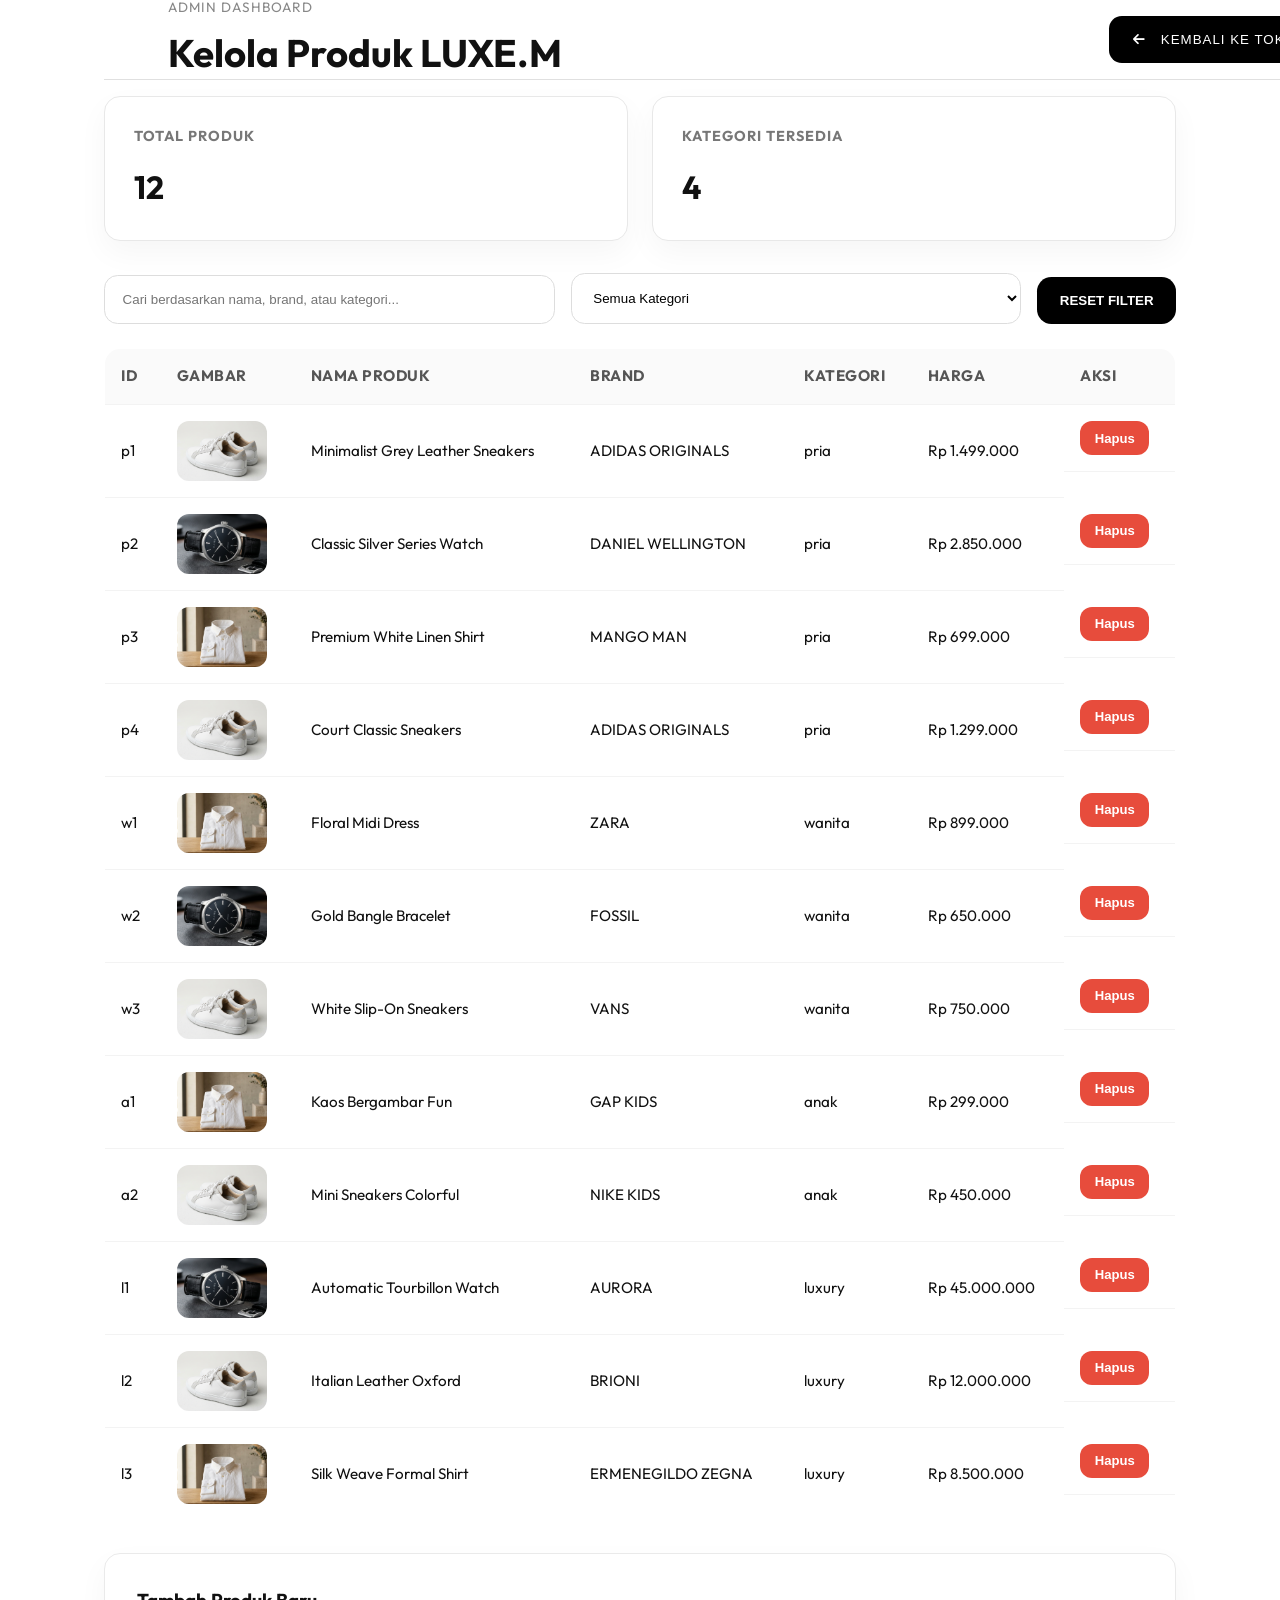
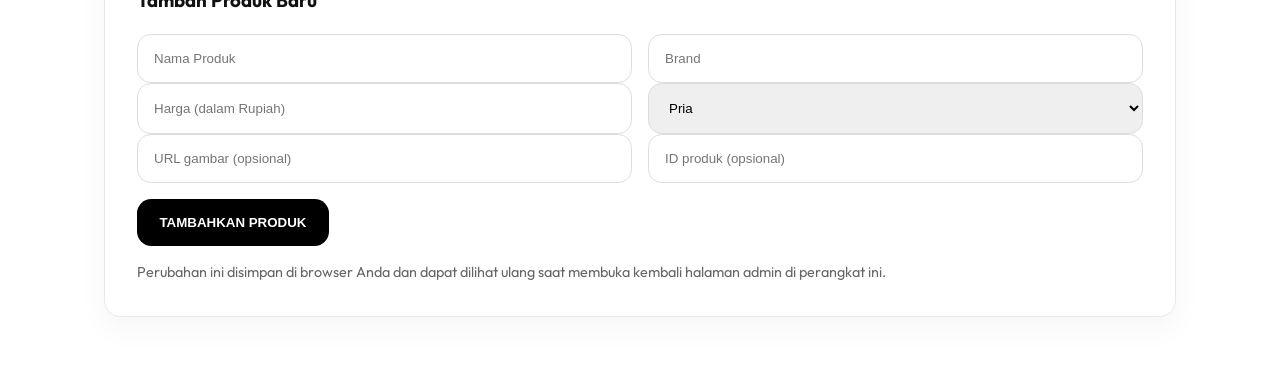
==== admin.html @ adde0e89 "ddd" ====
<!DOCTYPE html>
<html lang="id">
<head>
    <meta charset="UTF-8">
    <meta name="viewport" content="width=device-width, initial-scale=1.0">
    <title>Admin | LUXE.M</title>
    <meta name="description" content="Halaman admin LUXE.M untuk melihat dan mengelola katalog produk secara lokal.">
    <link rel="stylesheet" href="style.css">
    <link rel="stylesheet" href="https://cdnjs.cloudflare.com/ajax/libs/font-awesome/6.4.0/css/all.min.css">
    <link href="https://fonts.googleapis.com/css2?family=Outfit:wght@300;400;600;700&display=swap" rel="stylesheet">
</head>
<body>
    <main class="admin-page">
        <header class="admin-header">
            <div>
                <p style="font-size:0.85rem;color:#888;text-transform:uppercase;letter-spacing:1px;margin-bottom:0.5rem;">Admin Dashboard</p>
                <h1>Kelola Produk LUXE.M</h1>
            </div>
            <button class="btn-back-home" onclick="window.location.href='index.html'">
                <i class="fa-solid fa-arrow-left" style="margin-right:0.6rem;"></i> Kembali ke Toko
            </button>
        </header>

        <section class="admin-top">
            <div class="admin-card">
                <h3>Total Produk</h3>
                <p id="admin-total-products">0</p>
            </div>
            <div class="admin-card">
                <h3>Kategori Tersedia</h3>
                <p id="admin-total-categories">0</p>
            </div>
        </section>

        <section class="admin-controls">
            <input type="text" id="admin-search" placeholder="Cari berdasarkan nama, brand, atau kategori...">
            <select id="admin-category-filter">
                <option value="all">Semua Kategori</option>
                <option value="pria">Pria</option>
                <option value="wanita">Wanita</option>
                <option value="anak">Anak-anak</option>
                <option value="luxury">Luxury</option>
            </select>
            <button id="admin-reset">Reset Filter</button>
        </section>

        <section>
            <table class="admin-table">
                <thead>
                    <tr>
                        <th>ID</th>
                        <th>Gambar</th>
                        <th>Nama Produk</th>
                        <th>Brand</th>
                        <th>Kategori</th>
                        <th>Harga</th>
                        <th>Aksi</th>
                    </tr>
                </thead>
                <tbody id="admin-product-table"></tbody>
            </table>
        </section>

        <section class="admin-form">
            <h3>Tambah Produk Baru</h3>
            <div class="admin-form-row">
                <input type="text" id="admin-new-name" placeholder="Nama Produk" required>
                <input type="text" id="admin-new-brand" placeholder="Brand" required>
            </div>
            <div class="admin-form-row">
                <input type="number" id="admin-new-price" placeholder="Harga (dalam Rupiah)" required>
                <select id="admin-new-category">
                    <option value="pria">Pria</option>
                    <option value="wanita">Wanita</option>
                    <option value="anak">Anak-anak</option>
                    <option value="luxury">Luxury</option>
                </select>
            </div>
            <div class="admin-form-row">
                <input type="text" id="admin-new-image" placeholder="URL gambar (opsional)">
                <input type="text" id="admin-new-id" placeholder="ID produk (opsional)">
            </div>
            <button id="admin-add-product">Tambahkan Produk</button>
            <p class="admin-note">Perubahan ini disimpan di browser Anda dan dapat dilihat ulang saat membuka kembali halaman admin di perangkat ini.</p>
        </section>
    </main>
    <script src="admin.js"></script>
</body>
</html>
---- style.css ----
@import url('https://fonts.googleapis.com/css2?family=Outfit:wght@300;400;600;700&display=swap');

:root {
    --primary: #000000;
    --secondary: #ffffff;
    --accent: #222222;
    --text-main: #111111;
    --text-muted: #666666;
    --bg-light: #f9f9f9;
    --border: #e0e0e0;
    --transition: all 0.4s cubic-bezier(0.165, 0.84, 0.44, 1);
    --nav-height: 80px;
}

* {
    margin: 0;
    padding: 0;
    box-sizing: border-box;
}

body {
    font-family: 'Outfit', sans-serif;
    color: var(--text-main);
    background: var(--secondary);
    line-height: 1.5;
    overflow-x: hidden;
}

a {
    text-decoration: none;
    color: inherit;
    transition: var(--transition);
}

ul {
    list-style: none;
}

img {
    max-width: 100%;
    display: block;
}

/* Header & Nav */
header {
    height: var(--nav-height);
    background: rgba(255, 255, 255, 0.95);
    backdrop-filter: blur(10px);
    border-bottom: 1px solid var(--border);
    position: fixed;
    top: 0;
    width: 100%;
    z-index: 1000;
    display: flex;
    align-items: center;
    padding: 0 4rem;
    justify-content: space-between;
}

.nav-links {
    display: flex;
    gap: 2.5rem;
    font-weight: 600;
    font-size: 0.9rem;
    text-transform: uppercase;
    letter-spacing: 1.5px;
}

.nav-links li a:hover {
    color: var(--text-muted);
}

.logo {
    font-size: 1.8rem;
    font-weight: 700;
    letter-spacing: -1px;
    position: absolute;
    left: 50%;
    transform: translateX(-50%);
    color: var(--primary);
    text-decoration: none;
    cursor: pointer;
}

/* Active nav link */
.nav-cat.active-nav {
    border-bottom: 2px solid var(--primary);
    padding-bottom: 2px;
}

.nav-icons {
    display: flex;
    gap: 1.5rem;
    align-items: center;
}

.cart-icon-wrapper {
    position: relative;
    cursor: pointer;
}

.cart-count {
    position: absolute;
    top: -8px;
    right: -10px;
    background: var(--primary);
    color: white;
    font-size: 0.65rem;
    width: 18px;
    height: 18px;
    border-radius: 50%;
    display: flex;
    align-items: center;
    justify-content: center;
    font-weight: 700;
}

.nav-icons i {
    font-size: 1.2rem;
    cursor: pointer;
    transition: var(--transition);
}

.nav-icons i:hover {
    transform: translateY(-2px);
}

/* Overlays & Modals */
.overlay, .modal, .drawer-overlay {
    position: fixed;
    top: 0;
    left: 0;
    width: 100%;
    height: 100%;
    background: rgba(0, 0, 0, 0.8);
    display: flex;
    align-items: center;
    justify-content: center;
    z-index: 2000;
    opacity: 0;
    visibility: hidden;
    transition: var(--transition);
}

.overlay.active, .modal.active {
    opacity: 1;
    visibility: visible;
}

/* Search Overlay */
.search-container {
    width: 80%;
    max-width: 800px;
    position: relative;
}

.search-container input {
    width: 100%;
    background: transparent;
    border: none;
    border-bottom: 2px solid white;
    padding: 1rem 0;
    font-size: 2rem;
    color: white;
    outline: none;
    font-family: inherit;
}

.close-overlay {
    position: absolute;
    right: 0;
    top: 50%;
    transform: translateY(-50%);
    color: white;
    font-size: 2.5rem;
    cursor: pointer;
}

/* Modal */
.modal-content {
    background: white;
    padding: 3rem;
    width: 90%;
    max-width: 450px;
    position: relative;
    text-align: center;
}

.modal-content h2 { margin-bottom: 1rem; }
.modal-content p { color: var(--text-muted); margin-bottom: 2rem; }
.modal-content input {
    width: 100%;
    padding: 1rem;
    margin-bottom: 1rem;
    border: 1px solid var(--border);
    font-family: inherit;
}

.close-modal {
    position: absolute;
    top: 1.5rem;
    right: 1.5rem;
    cursor: pointer;
    font-size: 1.2rem;
}

/* Drawer (Cart) */
.drawer {
    position: fixed;
    top: 0;
    right: -400px;
    width: 400px;
    height: 100%;
    background: white;
    z-index: 3000;
    transition: var(--transition);
    display: flex;
    flex-direction: column;
}

.drawer.active {
    right: 0;
    box-shadow: -10px 0 30px rgba(0,0,0,0.1);
}

.drawer-header {
    padding: 2rem;
    border-bottom: 1px solid var(--border);
    display: flex;
    justify-content: space-between;
    align-items: center;
}

.drawer-body {
    flex: 1;
    overflow-y: auto;
    padding: 2rem;
}

.drawer-footer {
    padding: 2rem;
    border-top: 1px solid var(--border);
}

.drawer-footer .total {
    display: flex;
    justify-content: space-between;
    font-weight: 700;
    font-size: 1.2rem;
    margin-bottom: 1.5rem;
}

.cart-item {
    display: flex;
    gap: 1rem;
    margin-bottom: 1.5rem;
    align-items: center;
}

.cart-item img {
    width: 70px;
    height: 90px;
    object-fit: cover;
}

.cart-item-info { flex: 1; }
.cart-item-info h5 { font-size: 0.9rem; margin-bottom: 2px; }
.cart-item-info p { font-size: 0.8rem; color: var(--text-muted); }
.remove-item {
    font-size: 0.8rem;
    text-decoration: underline;
    cursor: pointer;
    color: #cc0000;
    margin-top: 5px;
}

/* Hero Section */
.hero {
    margin-top: var(--nav-height);
    height: 80vh;
    width: 100%;
    position: relative;
    overflow: hidden;
}

.hero-img {
    width: 100%;
    height: 100%;
    object-fit: cover;
    filter: brightness(0.9);
}

.hero-content {
    position: absolute;
    bottom: 15%;
    left: 6%;
    color: var(--secondary);
    max-width: 500px;
}

.hero-content h1 {
    font-size: 4rem;
    font-weight: 700;
    line-height: 1.1;
    margin-bottom: 1.5rem;
}

.btn {
    display: inline-block;
    padding: 1rem 2.5rem;
    background: var(--secondary);
    color: var(--primary);
    font-weight: 700;
    font-size: 0.8rem;
    text-transform: uppercase;
    letter-spacing: 2px;
    border: 1px solid var(--secondary);
    cursor: pointer;
    transition: var(--transition);
}

.btn:hover {
    background: transparent;
    color: var(--secondary);
}

/* Section Title */
.section {
    padding: 6rem 4rem;
}

.section-title {
    font-size: 2rem;
    font-weight: 700;
    margin-bottom: 3rem;
    display: flex;
    align-items: center;
    justify-content: space-between;
}

.section-title a {
    font-size: 0.9rem;
    text-transform: uppercase;
    letter-spacing: 1px;
    font-weight: 400;
    color: var(--text-muted);
}

/* Categories Section */
.categories-grid {
    display: grid;
    grid-template-columns: repeat(3, 1fr);
    gap: 2rem;
}

.cat-card {
    height: 600px;
    position: relative;
    overflow: hidden;
    cursor: pointer;
}

.cat-card img {
    width: 100%;
    height: 100%;
    object-fit: cover;
    transition: var(--transition);
}

.cat-card:hover img {
    transform: scale(1.05);
}

.cat-label {
    position: absolute;
    bottom: 2rem;
    left: 2rem;
    background: var(--secondary);
    padding: 0.8rem 1.5rem;
    font-weight: 700;
    text-transform: uppercase;
    font-size: 0.8rem;
    letter-spacing: 1px;
}

/* Product Grid */
.product-grid {
    display: grid;
    grid-template-columns: repeat(auto-fill, minmax(280px, 1fr));
    gap: 3rem 2rem;
}

.product-card {
    position: relative;
}

.product-img-wrapper {
    height: 400px;
    background: var(--bg-light);
    overflow: hidden;
    margin-bottom: 1rem;
    position: relative;
}

.product-actions {
    position: absolute;
    bottom: -50px;
    left: 0;
    width: 100%;
    padding: 1rem;
    background: rgba(255, 255, 255, 0.9);
    transition: var(--transition);
}

.product-card:hover .product-actions {
    bottom: 0;
}

.product-actions button {
    width: 100%;
    padding: 0.8rem;
    background: var(--primary);
    color: white;
    border: none;
    font-weight: 700;
    text-transform: uppercase;
    font-size: 0.75rem;
    letter-spacing: 1px;
    cursor: pointer;
}

.wishlist-toggle {
    position: absolute;
    top: 1rem;
    right: 1rem;
    background: white;
    width: 35px;
    height: 35px;
    border-radius: 50%;
    display: flex;
    align-items: center;
    justify-content: center;
    cursor: pointer;
    box-shadow: 0 4px 10px rgba(0,0,0,0.1);
    transition: var(--transition);
    z-index: 5;
}

.wishlist-toggle.active {
    color: #e74c3c;
    background: white;
}

.wishlist-toggle:hover {
    transform: scale(1.1);
}

.product-img-wrapper img {
    width: 100%;
    height: 100%;
    object-fit: cover;
    transition: var(--transition);
}

.product-card:hover .product-img-wrapper img {
    transform: scale(1.03);
}

.product-info {
    text-align: left;
}

.brand {
    text-transform: uppercase;
    font-size: 0.75rem;
    font-weight: 700;
    letter-spacing: 1px;
    margin-bottom: 0.3rem;
}

.product-name {
    font-size: 0.95rem;
    color: var(--text-muted);
    margin-bottom: 0.5rem;
}

.price {
    font-weight: 700;
    font-size: 1.1rem;
}

/* Footer */
footer {
    background: var(--primary);
    color: var(--secondary);
    padding: 6rem 4rem;
}

.footer-grid {
    display: grid;
    grid-template-columns: repeat(4, 1fr);
    gap: 4rem;
}

.footer-col h4 {
    margin-bottom: 2rem;
    text-transform: uppercase;
    letter-spacing: 2px;
    font-size: 0.9rem;
}

.footer-col ul li {
    margin-bottom: 1rem;
    font-size: 0.85rem;
    color: #999;
    cursor: pointer;
}

.footer-col ul li:hover {
    color: var(--secondary);
}

.newsletter input {
    width: 100%;
    padding: 1rem;
    background: #1a1a1a;
    border: 1px solid #333;
    color: var(--secondary);
    margin-bottom: 1rem;
    font-family: inherit;
}

.bottom-footer {
    margin-top: 6rem;
    padding-top: 2rem;
    border-top: 1px solid #333;
    display: flex;
    justify-content: space-between;
    align-items: center;
    font-size: 0.8rem;
    color: #666;
}

/* Animations */
@keyframes fadeInUp {
    from { opacity: 0; transform: translateY(30px); }
    to   { opacity: 1; transform: translateY(0); }
}

@keyframes slideUp {
    from { opacity: 0; transform: translateX(-50%) translateY(20px); }
    to   { opacity: 1; transform: translateX(-50%) translateY(0); }
}

.animate {
    animation: fadeInUp 0.8s ease forwards;
}

/* Drawer Backdrop */
.drawer-backdrop {
    position: fixed;
    inset: 0;
    background: rgba(0,0,0,0.4);
    z-index: 2999;
    opacity: 0;
    visibility: hidden;
    transition: var(--transition);
}

.drawer-backdrop.active {
    opacity: 1;
    visibility: visible;
}

/* Modal footer link */
.modal-footer { font-size: 0.85rem; }
.modal-footer a { font-weight: 700; text-decoration: underline; }

/* Add-to-cart hover button */
.product-actions button:hover {
    background: #333;
}

/* Mobile Responsive */
@media (max-width: 1024px) {
    header { padding: 0 2rem; }
    .nav-links { display: none; }
    .categories-grid { grid-template-columns: 1fr; }
    .hero-content h1 { font-size: 3rem; }
    .footer-grid { grid-template-columns: 1fr 1fr; }
}

@media (max-width: 768px) {
    .section { padding: 4rem 2rem; }
    .hero-content { left: 5%; bottom: 10%; }
    .footer-grid { grid-template-columns: 1fr; }
    .section-title { flex-direction: column; align-items: flex-start; gap: 1rem; }
}

/* ===========================
   HERO TAG
=========================== */
.hero-tag {
    display: inline-block;
    background: rgba(255,255,255,0.2);
    border: 1px solid rgba(255,255,255,0.5);
    color: white;
    font-size: 0.7rem;
    text-transform: uppercase;
    letter-spacing: 3px;
    padding: 0.4rem 1rem;
    margin-bottom: 1.2rem;
    backdrop-filter: blur(4px);
}

/* ===========================
   FILTER TABS
=========================== */
.filter-tabs {
    display: flex;
    gap: 0.5rem;
    flex-wrap: wrap;
}

.filter-tab {
    padding: 0.5rem 1.2rem;
    border: 1.5px solid var(--border);
    background: transparent;
    font-family: 'Outfit', sans-serif;
    font-size: 0.8rem;
    font-weight: 600;
    text-transform: uppercase;
    letter-spacing: 1px;
    cursor: pointer;
    transition: var(--transition);
    color: var(--text-muted);
}

.filter-tab:hover,
.filter-tab.active {
    background: var(--primary);
    color: white;
    border-color: var(--primary);
}

/* ===========================
   SEARCH OVERLAY UPDATES
=========================== */
.search-container {
    display: flex;
    align-items: center;
    gap: 1rem;
    width: 80%;
    max-width: 800px;
    position: relative;
}

.search-container input {
    flex: 1;
    background: transparent;
    border: none;
    border-bottom: 2px solid rgba(255,255,255,0.6);
    padding: 0.8rem 0;
    font-size: 1.8rem;
    color: white;
    outline: none;
    font-family: 'Outfit', sans-serif;
}

.search-container input::placeholder { color: rgba(255,255,255,0.4); }

#search-results {
    position: absolute;
    top: calc(100% + 1.5rem);
    left: 0;
    width: 100%;
    background: white;
    max-height: 400px;
    overflow-y: auto;
}

.search-result-item {
    display: flex;
    gap: 1rem;
    align-items: center;
    padding: 1rem 1.5rem;
    cursor: pointer;
    transition: background 0.2s;
    border-bottom: 1px solid #f0f0f0;
}

.search-result-item:hover { background: #f7f7f7; }

.search-result-item img {
    width: 55px;
    height: 65px;
    object-fit: cover;
}

.sr-brand { font-size: 0.7rem; text-transform: uppercase; letter-spacing: 1px; color: #999; }
.sr-name  { font-size: 0.9rem; font-weight: 600; margin: 2px 0; }
.sr-price { font-size: 0.85rem; font-weight: 700; }

.search-no-result {
    color: rgba(255,255,255,0.6);
    font-size: 1rem;
    margin-top: 1.5rem;
}

/* ===========================
   LOGIN MODAL EXTRAS
=========================== */
.modal-logo {
    font-size: 1.8rem;
    font-weight: 700;
    letter-spacing: -1px;
    margin-bottom: 1.5rem;
}

.modal-btn {
    width: 100%;
    height: 52px;
    background: var(--primary) !important;
    color: white !important;
    border: none !important;
    justify-content: center;
    display: flex;
    align-items: center;
    font-family: 'Outfit', sans-serif;
}

.forgot {
    text-align: right;
    margin-bottom: 1.5rem;
    font-size: 0.8rem;
}

.forgot a { color: var(--text-muted); text-decoration: underline; }

/* ===========================
   FOOTER SOCIALS HOVER
=========================== */
.socials i {
    margin-left: 1.5rem;
    cursor: pointer;
    font-size: 1.2rem;
    transition: var(--transition);
}

.socials i:hover { color: #ccc; transform: translateY(-2px); }

/* ===========================
   ADMIN PAGE STYLES
=========================== */
.admin-page {
    padding: 6rem 4rem 4rem;
    max-width: 1200px;
    margin: 0 auto;
}
.admin-header {
    display: flex;
    align-items: center;
    justify-content: space-between;
    gap: 1rem;
    margin-bottom: 2.5rem;
}
.admin-header h1 {
    font-size: 2.4rem;
    font-weight: 700;
}
.admin-header .btn-back-home {
    background: #000;
    color: white;
    border: none;
    padding: 1rem 1.5rem;
    border-radius: 0.8rem;
    cursor: pointer;
    text-transform: uppercase;
    letter-spacing: 1px;
}
.admin-top {
    display: grid;
    grid-template-columns: repeat(2, minmax(0,1fr));
    gap: 1.5rem;
    margin-bottom: 2rem;
}
.admin-card {
    background: white;
    border: 1px solid #e8e8e8;
    padding: 1.8rem;
    border-radius: 1rem;
    box-shadow: 0 12px 30px rgba(0,0,0,0.04);
}
.admin-card h3 {
    margin-bottom: 1rem;
    font-size: 0.9rem;
    color: #777;
    text-transform: uppercase;
    letter-spacing: 1px;
}
.admin-card p {
    font-size: 2rem;
    font-weight: 700;
    margin: 0;
}
.admin-controls {
    display: flex;
    gap: 1rem;
    flex-wrap: wrap;
    align-items: flex-end;
    margin-bottom: 1.5rem;
}
.admin-controls input,
.admin-controls select {
    flex: 1 1 240px;
    min-width: 220px;
    padding: 1rem 1.1rem;
    border: 1px solid #ddd;
    border-radius: 0.85rem;
    background: white;
}
.admin-controls button {
    padding: 1rem 1.4rem;
    border: none;
    background: #000;
    color: white;
    border-radius: 0.9rem;
    font-weight: 700;
    cursor: pointer;
    text-transform: uppercase;
}
.admin-table {
    width: 100%;
    border-collapse: collapse;
    background: white;
    border: 1px solid #eaeaea;
    border-radius: 1rem;
    overflow: hidden;
    margin-bottom: 2rem;
}
.admin-table th,
.admin-table td {
    padding: 1rem 1rem;
    border-bottom: 1px solid #f3f3f3;
    text-align: left;
    font-size: 0.95rem;
}
.admin-table th {
    background: #fafafa;
    color: #555;
    font-weight: 700;
    text-transform: uppercase;
    letter-spacing: 0.5px;
}
.admin-table tr:hover {
    background: #fcfcfc;
}
.admin-table td img {
    width: 90px;
    height: 60px;
    object-fit: cover;
    border-radius: 0.75rem;
}
.admin-action {
    display: flex;
    gap: 0.5rem;
}
.admin-action button {
    border: none;
    border-radius: 0.75rem;
    padding: 0.6rem 0.9rem;
    cursor: pointer;
    font-size: 0.82rem;
    font-weight: 700;
}
.admin-action .btn-delete {
    background: #e74c3c;
    color: white;
}
.admin-form {
    background: white;
    border: 1px solid #eaeaea;
    border-radius: 1rem;
    padding: 2rem;
    box-shadow: 0 12px 30px rgba(0,0,0,0.04);
}
.admin-form h3 {
    margin-bottom: 1.25rem;
}
.admin-form-row {
    display: grid;
    grid-template-columns: repeat(2, minmax(0,1fr));
    gap: 1rem;
}
.admin-form-row input,
.admin-form-row select {
    width: 100%;
    padding: 1rem 1rem;
    border: 1px solid #ddd;
    border-radius: 0.85rem;
}
.admin-form button {
    margin-top: 1rem;
    padding: 1rem 1.4rem;
    background: #000;
    color: white;
    border: none;
    border-radius: 0.9rem;
    text-transform: uppercase;
    font-weight: 700;
    cursor: pointer;
}
.admin-note {
    margin-top: 1rem;
    color: #666;
    font-size: 0.9rem;
}
@media (max-width: 900px) {
    .admin-top,
    .admin-form-row {
        grid-template-columns: 1fr;
    }
    .admin-controls {
        flex-direction: column;
        align-items: stretch;
    }
    .admin-header {
        flex-direction: column;
        align-items: flex-start;
    }
}
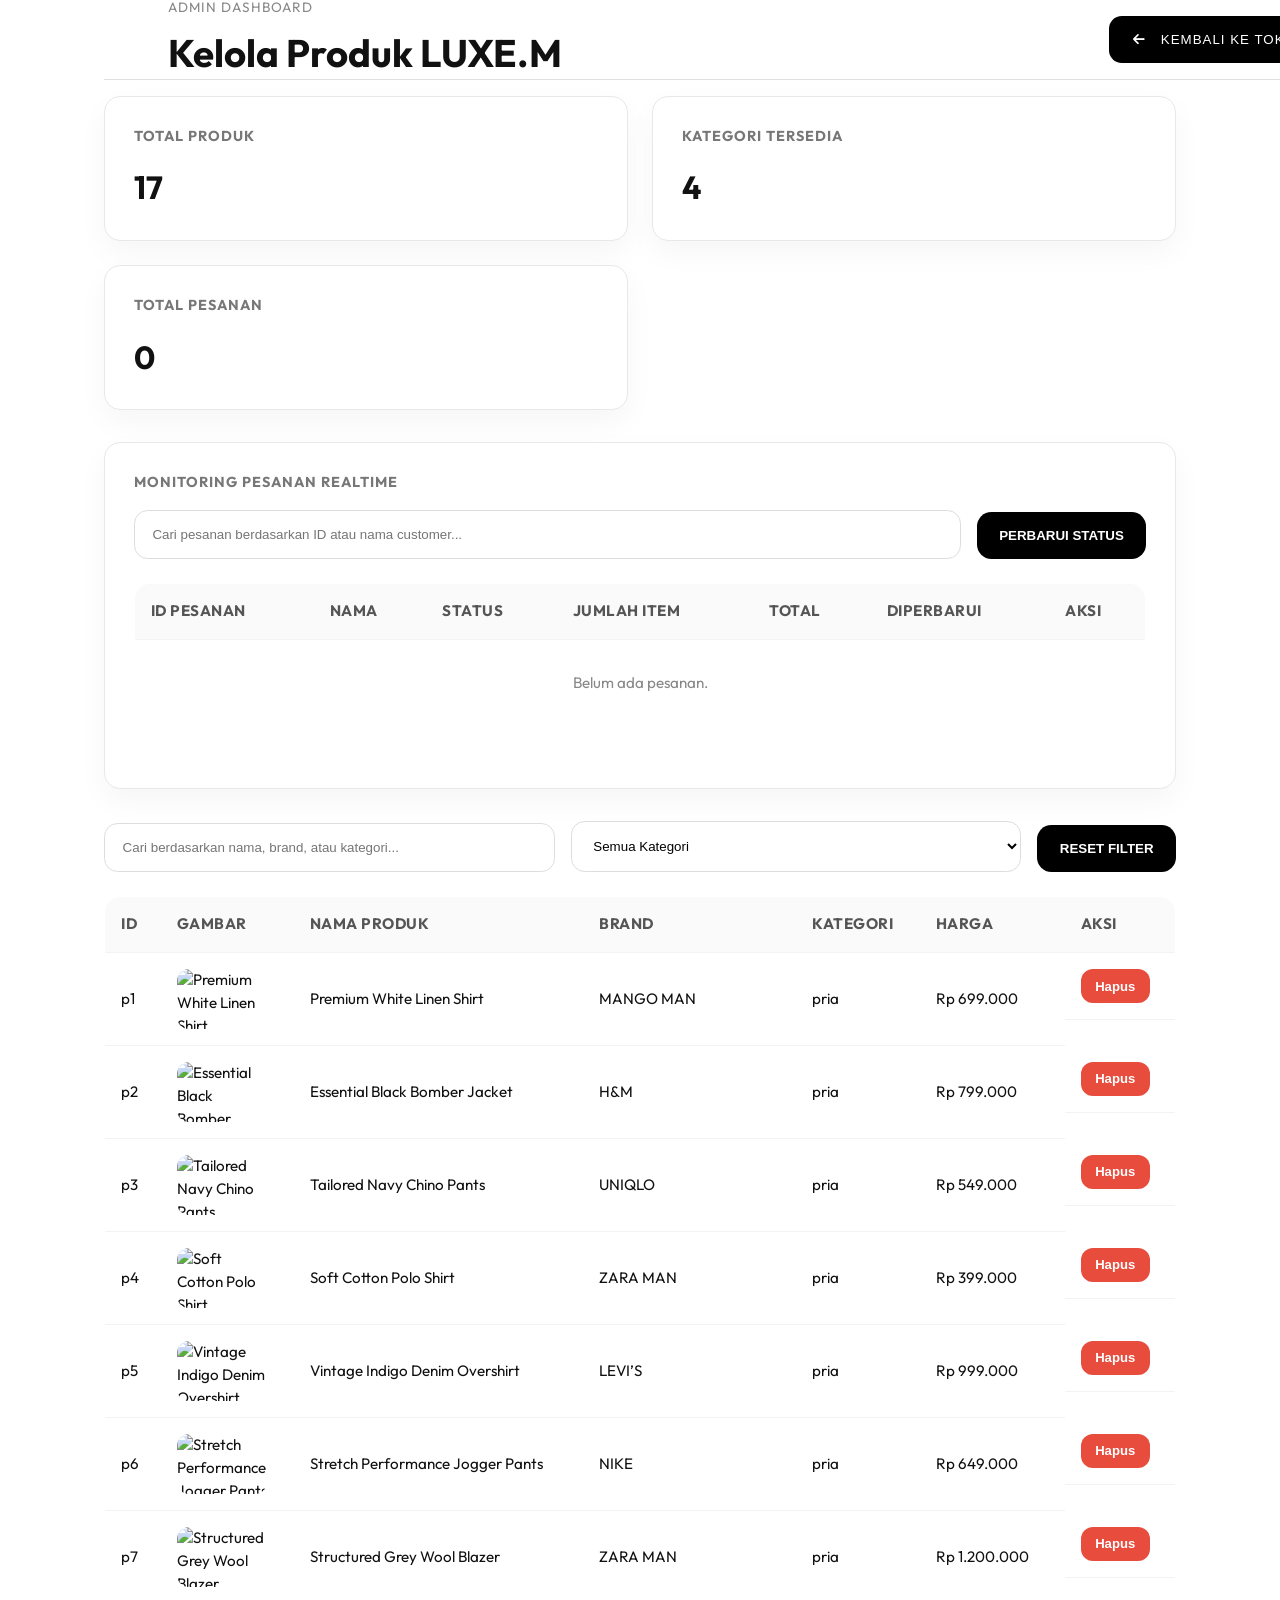
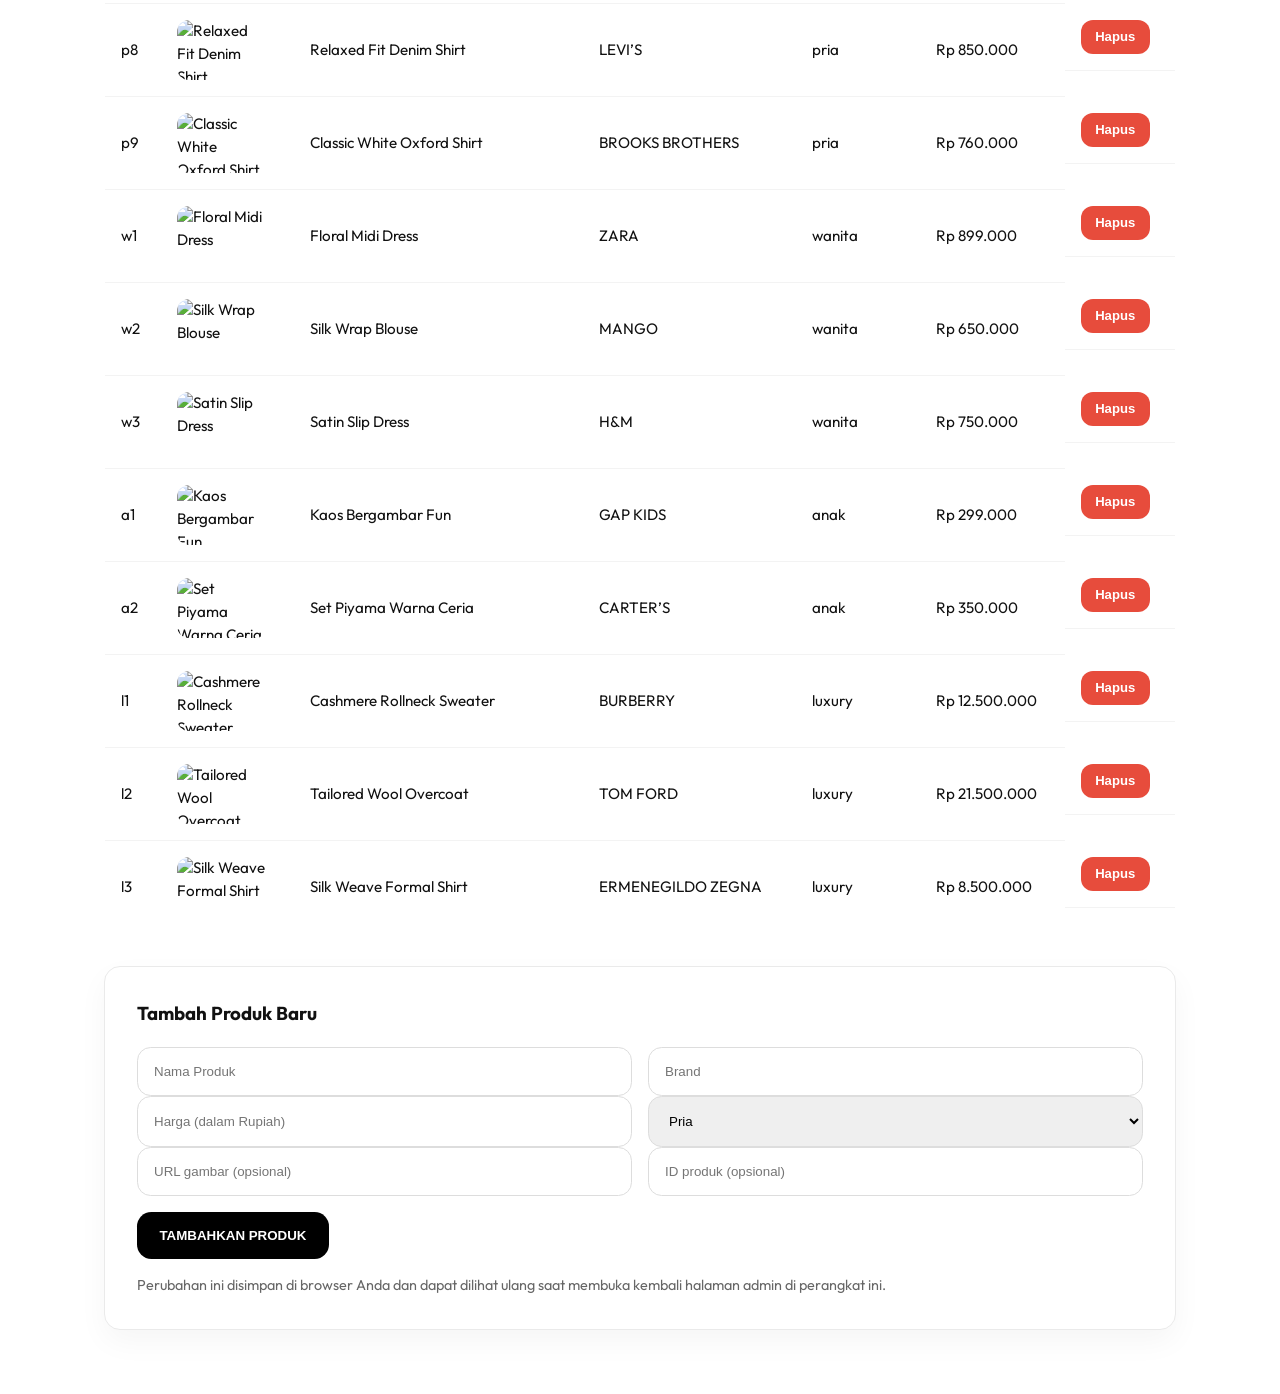
==== commit 50dadf17: "ert" ====
--- a/admin.html
+++ b/admin.html
@@ -30,6 +30,32 @@
                 <h3>Kategori Tersedia</h3>
                 <p id="admin-total-categories">0</p>
             </div>
+            <div class="admin-card">
+                <h3>Total Pesanan</h3>
+                <p id="admin-total-orders">0</p>
+            </div>
+        </section>
+
+        <section class="admin-card" style="margin-bottom:2rem;">
+            <h3>Monitoring Pesanan Realtime</h3>
+            <div class="admin-controls">
+                <input type="text" id="admin-order-search" placeholder="Cari pesanan berdasarkan ID atau nama customer...">
+                <button id="admin-refresh-orders">Perbarui Status</button>
+            </div>
+            <table class="admin-table">
+                <thead>
+                    <tr>
+                        <th>ID Pesanan</th>
+                        <th>Nama</th>
+                        <th>Status</th>
+                        <th>Jumlah Item</th>
+                        <th>Total</th>
+                        <th>Diperbarui</th>
+                        <th>Aksi</th>
+                    </tr>
+                </thead>
+                <tbody id="admin-order-table"></tbody>
+            </table>
         </section>
 
         <section class="admin-controls">
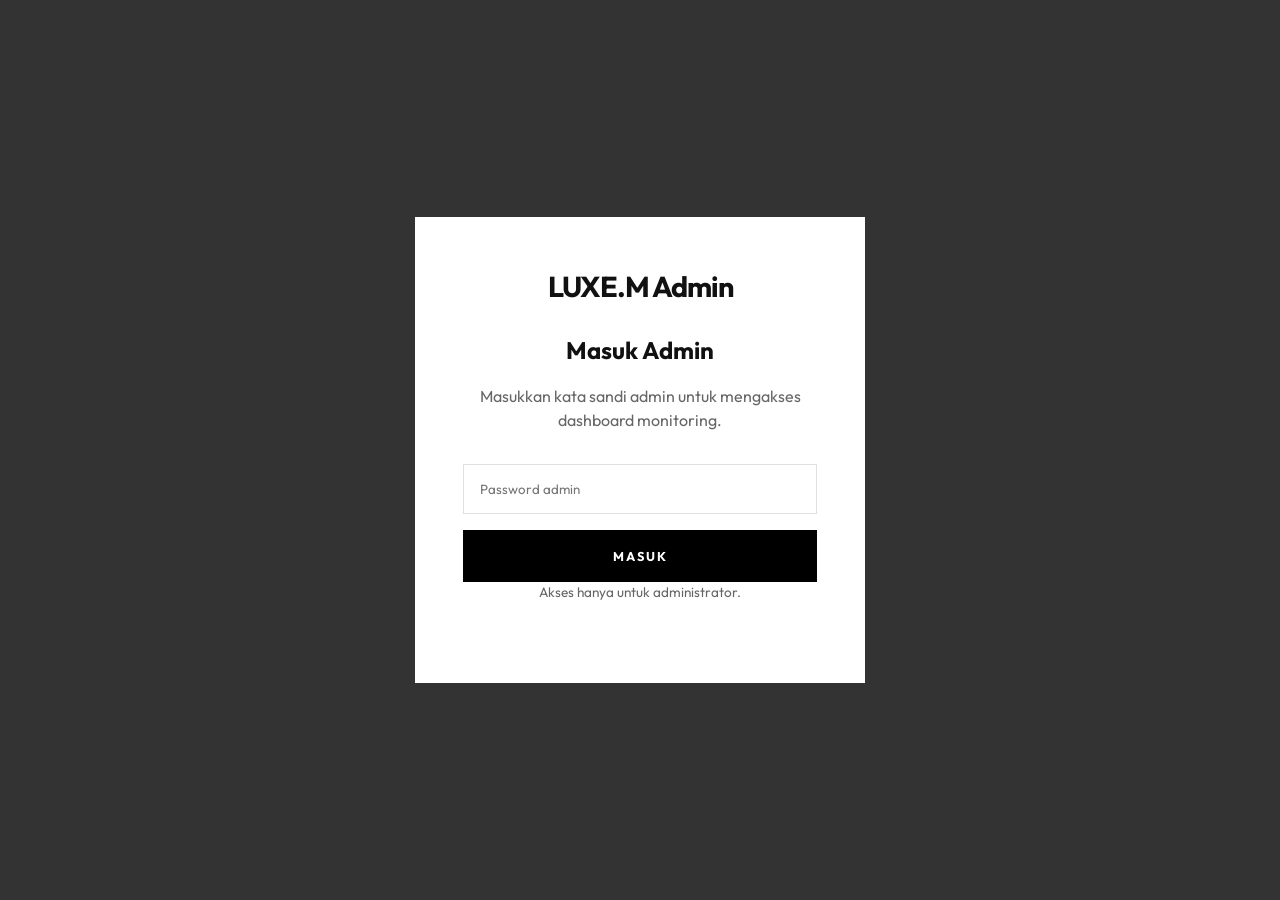
==== commit 92134220: "pyy" ====
--- a/admin.html
+++ b/admin.html
@@ -10,15 +10,33 @@
     <link href="https://fonts.googleapis.com/css2?family=Outfit:wght@300;400;600;700&display=swap" rel="stylesheet">
 </head>
 <body>
-    <main class="admin-page">
+    <div id="admin-login-modal" class="modal active">
+        <div class="modal-content admin-login-modal-content">
+            <div class="modal-logo">LUXE.M Admin</div>
+            <h2>Masuk Admin</h2>
+            <p>Masukkan kata sandi admin untuk mengakses dashboard monitoring.</p>
+            <form id="admin-login-form">
+                <input type="password" id="admin-pass" placeholder="Password admin" autocomplete="current-password" required>
+                <button type="submit" class="btn modal-btn">Masuk</button>
+            </form>
+            <p class="modal-footer">Akses hanya untuk administrator.</p>
+        </div>
+    </div>
+
+    <main id="admin-dashboard" class="admin-page" hidden>
         <header class="admin-header">
             <div>
                 <p style="font-size:0.85rem;color:#888;text-transform:uppercase;letter-spacing:1px;margin-bottom:0.5rem;">Admin Dashboard</p>
                 <h1>Kelola Produk LUXE.M</h1>
             </div>
-            <button class="btn-back-home" onclick="window.location.href='index.html'">
-                <i class="fa-solid fa-arrow-left" style="margin-right:0.6rem;"></i> Kembali ke Toko
-            </button>
+            <div>
+                <button class="btn-back-home" id="admin-logout">
+                    <i class="fa-solid fa-right-from-bracket" style="margin-right:0.6rem;"></i> Logout
+                </button>
+                <button class="btn-back-home" onclick="window.location.href='index.html'">
+                    <i class="fa-solid fa-arrow-left" style="margin-right:0.6rem;"></i> Kembali ke Toko
+                </button>
+            </div>
         </header>
 
         <section class="admin-top">
@@ -55,6 +73,56 @@
                     </tr>
                 </thead>
                 <tbody id="admin-order-table"></tbody>
+            </table>
+        </section>
+
+        <section class="admin-card">
+            <h3>Dashboard Pembeli</h3>
+            <div class="admin-top" style="margin-bottom:1.5rem;">
+                <div class="admin-card">
+                    <h3>Total Pembeli</h3>
+                    <p id="admin-total-customers">0</p>
+                </div>
+                <div class="admin-card">
+                    <h3>Total Pendapatan</h3>
+                    <p id="admin-total-revenue">Rp 0</p>
+                </div>
+                <div class="admin-card">
+                    <h3>Pesanan Selesai</h3>
+                    <p id="admin-completed-orders">0</p>
+                </div>
+            </div>
+            <div class="admin-controls">
+                <input type="text" id="admin-customer-search" placeholder="Cari pembeli berdasarkan nama, email, atau kota...">
+                <button id="admin-refresh-customers">Perbarui Data</button>
+            </div>
+            <table class="admin-table">
+                <thead>
+                    <tr>
+                        <th>Nama</th>
+                        <th>Email</th>
+                        <th>Telepon</th>
+                        <th>Kota</th>
+                        <th>Pesanan</th>
+                    </tr>
+                </thead>
+                <tbody id="admin-customer-table"></tbody>
+            </table>
+        </section>
+
+        <section class="admin-card">
+            <h3>Riwayat Pembelian</h3>
+            <table class="admin-table">
+                <thead>
+                    <tr>
+                        <th>ID Pesanan</th>
+                        <th>Pembeli</th>
+                        <th>Tanggal</th>
+                        <th>Total</th>
+                        <th>Status Terakhir</th>
+                    </tr>
+                </thead>
+                <tbody id="admin-history-table"></tbody>
             </table>
         </section>
 
